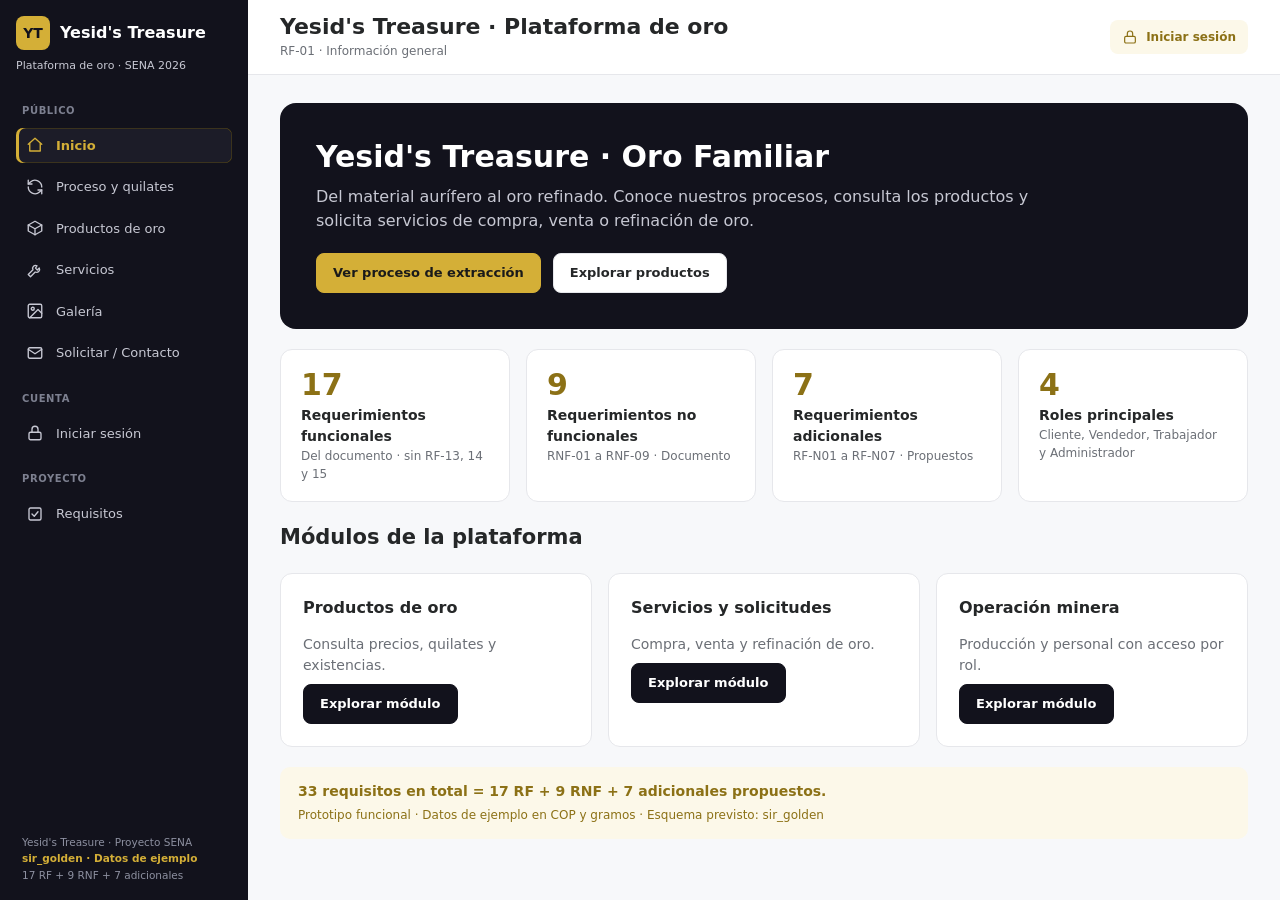
==== docs/app/index.html @ 7db9f7c5 "Portada, plataforma en /app y presentacion" ====
<!doctype html>
<html lang="es">
<head>
<meta charset="utf-8">
<meta name="viewport" content="width=device-width,initial-scale=1">
<title>Yesid's Treasure · Plataforma de oro</title>
<link rel="stylesheet" href="css/styles.css">
</head>
<body>
<aside id="side" aria-label="Navegación principal"></aside>
<div id="wrap">
 <header class="top">
  <button id="menu" aria-label="Abrir menú"><svg width="20" height="20" viewBox="0 0 24 24" fill="none" stroke="currentColor" stroke-width="2" stroke-linecap="round"><path d="M4 7h16M4 12h16M4 17h16"/></svg></button>
  <div><h1 id="ttl"></h1><div class="rf" id="rf"></div></div>
  <div class="sp"></div><div id="user"></div>
 </header>
 <main id="app" tabindex="-1"></main>
</div>
<div id="toast" role="status" aria-live="polite"></div>
<div id="modal" role="dialog" aria-modal="true"><div class="box" id="mbox"></div></div>

<script src="js/utilidades.js"></script>
<script src="js/estado.js"></script>
<script src="js/datos.js"></script>
<script src="js/rutas.js"></script>
<script src="js/vistas.js"></script>
<script src="js/eventos.js"></script>
</body>
</html>
---- docs/app/css/styles.css ----
:root{--bg:#f7f8fa;--card:#fff;--ink:#252728;--muted:#6b6f76;--line:#e6e7eb;--gold:#d4af37;--goldink:#8c7116;--pale:#fcf8e9;--dark:#12121c;--active:#1c1c28;--nav:#c7c8d3;--ok:#1f7a3d;--okbg:#e7f4ea;--warn:#a15c00;--warnbg:#fff1dc;--bad:#b3261e;--badbg:#fde9e7;--info:#1d4f91;--infobg:#e6eefa;--field:#f3f4f6}
@media(prefers-color-scheme:dark){:root{--bg:#0c0c13;--card:#161620;--ink:#ececf1;--muted:#9fa1ab;--line:#2a2a38;--pale:#262210;--goldink:#e3c55a;--field:#1e1e2a;--okbg:#12301c;--ok:#73d08d;--warnbg:#38280c;--warn:#f0b35a;--badbg:#3a1613;--bad:#ff9b92;--infobg:#14243d;--info:#8db8f5}}
*{box-sizing:border-box}
html{scroll-behavior:smooth}
body{margin:0;font-family:Inter,system-ui,-apple-system,"Segoe UI",Roboto,sans-serif;background:var(--bg);color:var(--ink);font-size:14px;line-height:1.5;display:flex;min-height:100vh}
button,input,select,textarea{font:inherit;color:inherit}
a{color:inherit}
.sr{position:absolute;left:-9999px}
/* sidebar */
#side{width:248px;flex:none;background:var(--dark);color:var(--nav);height:100vh;position:sticky;top:0;display:flex;flex-direction:column;padding:16px;gap:6px;overflow:auto;z-index:20}
.brand{display:flex;align-items:center;gap:10px;margin-bottom:2px}
.mono{width:34px;height:34px;border-radius:8px;background:var(--gold);color:var(--dark);font-weight:800;display:grid;place-items:center}
.brand b{color:#fff;font-size:16px}.tagline{font-size:11px;color:var(--nav);margin:0 0 8px}
.grp{font-size:10px;font-weight:700;letter-spacing:.06em;text-transform:uppercase;color:#7d8090;margin:14px 6px 4px}
.nav{display:flex;align-items:center;gap:12px;width:100%;border:0;background:none;color:var(--nav);text-decoration:none;padding:8px 10px;border-radius:7px;cursor:pointer;font-size:13px;text-align:left}
.nav svg{width:18px;height:18px;flex:none}
.nav:hover{background:#1a1a26;color:#fff}
.nav.on{background:var(--active);color:var(--gold);font-weight:700;box-shadow:inset 3px 0 var(--gold),inset 0 0 0 .5px #5b4b12}
.sfoot{margin-top:auto;font-size:10.5px;color:#8d90a0;padding:12px 6px 0;line-height:1.6}.sfoot b{color:var(--gold);font-weight:600}
/* main */
#wrap{flex:1;min-width:0;display:flex;flex-direction:column}
header.top{background:var(--card);border-bottom:1px solid var(--line);padding:14px 32px;display:flex;align-items:center;gap:16px;position:sticky;top:0;z-index:10}
#menu{display:none;border:1px solid var(--line);background:var(--card);border-radius:8px;width:38px;height:38px;cursor:pointer}
header h1{margin:0;font-size:22px;line-height:1.2}
header .rf{font-size:12px;color:var(--muted);margin-top:2px}
.sp{flex:1}
.chip{display:inline-flex;align-items:center;gap:8px;background:var(--pale);color:var(--goldink);font-weight:700;font-size:12px;border:0;border-radius:8px;padding:8px 12px;cursor:pointer;text-decoration:none}
.chip svg{width:16px;height:16px}
main{padding:28px 32px 56px;max-width:1280px;width:100%}
.stack{display:flex;flex-direction:column;gap:20px}
.grid{display:grid;gap:16px}
.g2{grid-template-columns:repeat(2,minmax(0,1fr))}.g3{grid-template-columns:repeat(3,minmax(0,1fr))}.g4{grid-template-columns:repeat(4,minmax(0,1fr))}
.card{background:var(--card);border:1px solid var(--line);border-radius:12px;padding:22px}
.card h2,.card h3{margin:0 0 6px;font-size:18px}
.card h3{font-size:16px}
.muted{color:var(--muted)}.small{font-size:12px}
.hero{background:var(--dark);color:#fff;border-radius:16px;padding:36px;border:0}
.hero h2{font-size:30px;margin:0 0 10px;line-height:1.2}.hero p{color:var(--nav);font-size:16px;max-width:760px;margin:0 0 20px}
.kpi{padding:18px 20px}.kpi .n{font-size:30px;font-weight:800;color:var(--goldink);line-height:1.1}.kpi .l{font-weight:700;margin-top:4px}
.btn{color:var(--ink);border:1px solid var(--line);background:var(--card);border-radius:8px;padding:9px 16px;font-weight:700;font-size:13px;cursor:pointer;text-decoration:none;display:inline-flex;align-items:center;gap:8px;justify-content:center}
.btn:hover{border-color:var(--gold)}
.btn.gold{background:var(--gold);border-color:var(--gold);color:#1a1a1a}.btn.gold:hover{filter:brightness(1.06)}
.btn.dark{background:var(--dark);border-color:var(--dark);color:#fff}
.btn.sm{padding:5px 10px;font-size:12px}
.btn[disabled]{opacity:.5;cursor:not-allowed}
.row{display:flex;gap:12px;flex-wrap:wrap;align-items:center}
.tabs{display:flex;gap:8px;flex-wrap:wrap}
.tab{border:1px solid var(--line);background:var(--card);border-radius:8px;padding:8px 14px;font-weight:700;font-size:13px;cursor:pointer}
.tab.on{background:var(--gold);border-color:var(--gold);color:#1a1a1a}
.tw{overflow:auto;border-radius:10px}
table{width:100%;border-collapse:separate;border-spacing:0 6px;font-size:13.5px}
th{background:var(--pale);color:var(--goldink);text-align:left;padding:10px 12px;font-size:12px;position:sticky;top:0}
th:first-child{border-radius:8px 0 0 8px}th:last-child{border-radius:0 8px 8px 0}
td{background:var(--field);padding:11px 12px}
td:first-child{border-radius:8px 0 0 8px}td:last-child{border-radius:0 8px 8px 0}
tr.click{cursor:pointer}tr.click:hover td{outline:1px solid var(--gold);outline-offset:-1px}
.badge{display:inline-block;border-radius:999px;padding:2px 10px;font-size:12px;font-weight:700}
.b-warn{background:var(--warnbg);color:var(--warn)}.b-info{background:var(--infobg);color:var(--info)}.b-ok{background:var(--okbg);color:var(--ok)}.b-bad{background:var(--badbg);color:var(--bad)}.b-gray{background:var(--field);color:var(--muted)}
/* forms */
form{display:grid;gap:14px}
.f{display:flex;flex-direction:column;gap:5px}
.f label{font-weight:700;font-size:13px}
.f input,.f select,.f textarea{background:var(--field);border:1px solid var(--line);border-radius:8px;padding:10px 12px;width:100%}
.f input:focus,.f select:focus,.f textarea:focus,.btn:focus-visible,.tab:focus-visible,.nav:focus-visible,.chip:focus-visible{outline:2px solid var(--gold);outline-offset:1px}
.f .h{font-size:12px;color:var(--muted)}
.f.err input,.f.err select,.f.err textarea{border-color:var(--bad)}
.f .e{font-size:12px;color:var(--bad);font-weight:600;min-height:0}
.two{display:grid;grid-template-columns:1fr 1fr;gap:14px}
.calc{background:var(--pale);color:var(--goldink);border-radius:10px;padding:12px 14px;font-weight:700;font-size:13.5px}
.callout{background:var(--pale);color:var(--goldink);border-radius:10px;padding:14px 18px}
.callout b{display:block;margin-bottom:2px}
.pcard{display:flex;flex-direction:column;gap:8px}
.pcard .price{font-weight:800;font-size:18px}
.steps{list-style:none;margin:0;padding:0;display:grid;gap:10px}
.steps li{display:flex;gap:14px;align-items:flex-start;background:var(--field);border-radius:10px;padding:14px 16px}
.steps .num{flex:none;width:32px;height:32px;border-radius:50%;background:var(--gold);color:#1a1a1a;font-weight:800;display:grid;place-items:center}
.gal{display:grid;grid-template-columns:repeat(2,1fr);gap:16px}
.gal figure{margin:0;background:var(--card);border:1px solid var(--line);border-radius:12px;overflow:hidden}
.gal img{display:block;width:100%;height:auto}.gal figcaption{padding:12px 16px}.gal small{color:var(--muted);display:block}
.qgrid{display:grid;grid-template-columns:repeat(3,1fr);gap:16px}.q .k{font-size:28px;font-weight:800;color:var(--goldink)}
.tl{display:flex;gap:0;margin:14px 0 4px}.tl div{flex:1;text-align:center;font-size:12px;color:var(--muted);position:relative;padding-top:20px}
.tl div::before{content:"";position:absolute;top:2px;left:50%;width:14px;height:14px;margin-left:-7px;border-radius:50%;background:var(--line)}
.tl div::after{content:"";position:absolute;top:8px;left:-50%;width:100%;height:2px;background:var(--line);z-index:0}
.tl div:first-child::after{display:none}.tl div.on{color:var(--ink);font-weight:700}.tl div.on::before{background:var(--gold)}.tl div.on::after{background:var(--gold)}
#toast{position:fixed;right:20px;bottom:20px;display:grid;gap:8px;z-index:60}
.t{background:var(--dark);color:#fff;border-left:4px solid var(--gold);padding:12px 16px;border-radius:8px;box-shadow:0 8px 24px #0004;max-width:360px;animation:in .2s}
.t.bad{border-color:#ff7b72}
@keyframes in{from{transform:translateY(8px);opacity:0}}
#modal{position:fixed;inset:0;background:#0007;display:none;place-items:center;z-index:50;padding:16px}
#modal.on{display:grid}
#modal .box{background:var(--card);border-radius:14px;max-width:560px;width:100%;max-height:90vh;overflow:auto;padding:24px;border:1px solid var(--line)}
dl{display:grid;grid-template-columns:150px 1fr;gap:8px 12px;margin:12px 0}dt{color:var(--muted)}dd{margin:0;font-weight:600}
.dis{display:none}
.nodata{padding:28px;text-align:center;color:var(--muted)}
@media(max-width:1080px){.g4{grid-template-columns:repeat(2,1fr)}.g3{grid-template-columns:repeat(2,1fr)}}
@media(max-width:900px){
 #side{position:fixed;left:-270px;transition:left .2s;box-shadow:0 0 40px #0008}#side.open{left:0}
 #menu{display:grid;place-items:center}
 header.top{padding:12px 16px}main{padding:18px 16px 40px}
 .g2,.g3,.g4,.two,.qgrid,.gal{grid-template-columns:1fr}
 .hero{padding:24px}.hero h2{font-size:24px}
 header h1{font-size:18px}dl{grid-template-columns:1fr}
}
@media(prefers-reduced-motion:reduce){*{animation:none!important;transition:none!important}html{scroll-behavior:auto}}
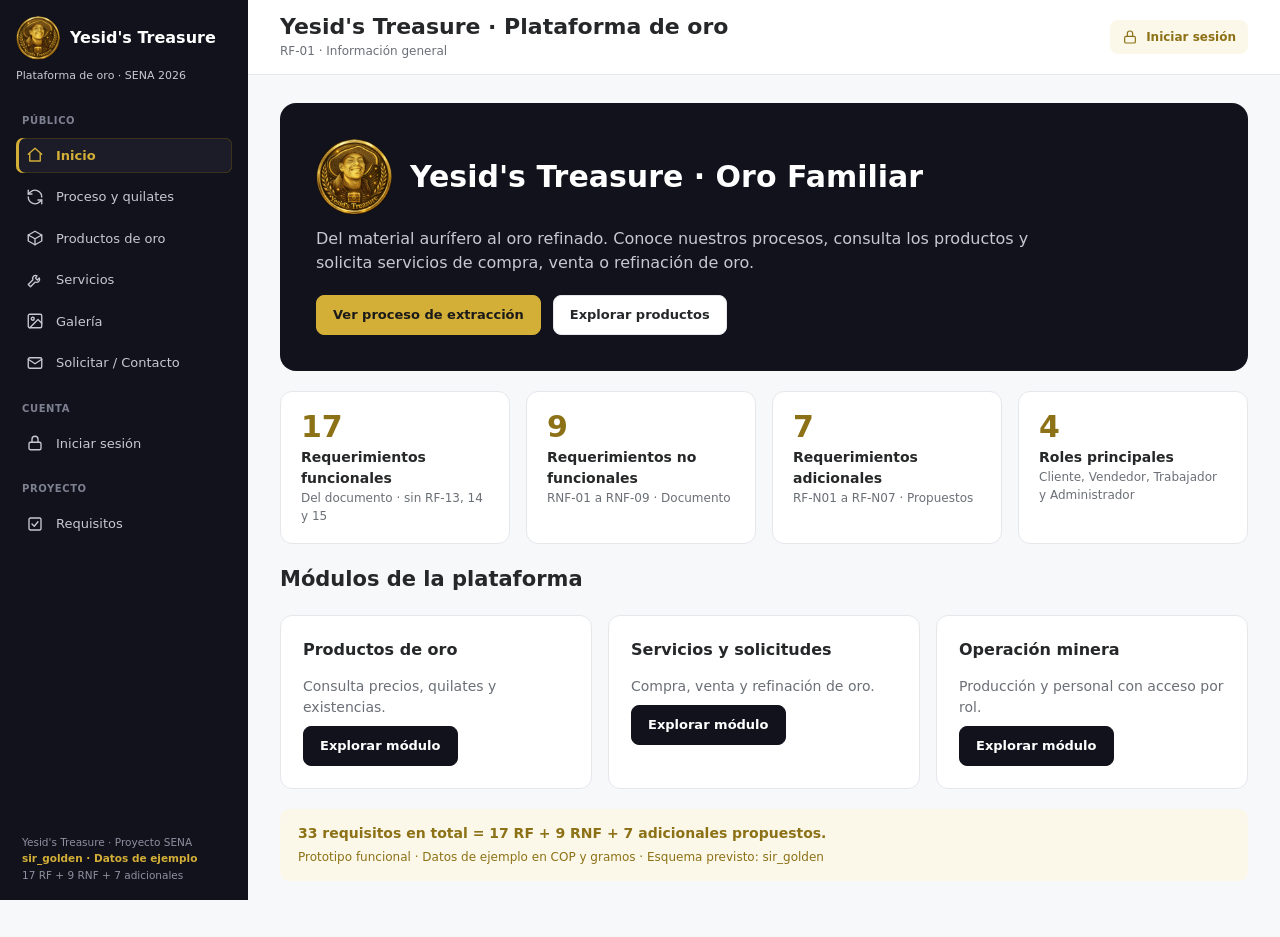
==== commit bf5c9290: "Actualiza la plataforma y el pitch: sin joyería, con logo y capturas nuevas - Quita el servicio, los" ====
--- a/docs/app/index.html
+++ b/docs/app/index.html
@@ -4,6 +4,7 @@
 <meta charset="utf-8">
 <meta name="viewport" content="width=device-width,initial-scale=1">
 <title>Yesid's Treasure · Plataforma de oro</title>
+<link rel="icon" type="image/png" href="img/logo.png">
 <link rel="stylesheet" href="css/styles.css">
 </head>
 <body>
--- a/docs/app/css/styles.css
+++ b/docs/app/css/styles.css
@@ -10,7 +10,7 @@
 #side{width:248px;flex:none;background:var(--dark);color:var(--nav);height:100vh;position:sticky;top:0;display:flex;flex-direction:column;padding:16px;gap:6px;overflow:auto;z-index:20}
 .brand{display:flex;align-items:center;gap:10px;margin-bottom:2px}
 .mono{width:34px;height:34px;border-radius:8px;background:var(--gold);color:var(--dark);font-weight:800;display:grid;place-items:center}
-.brand b{color:#fff;font-size:16px}.tagline{font-size:11px;color:var(--nav);margin:0 0 8px}
+.brand img{width:44px;height:44px;border-radius:50%;flex:none}.hero .row0{display:flex;align-items:center;gap:18px}.hero .row0 img{width:76px;height:76px;border-radius:50%;flex:none}.brand b{color:#fff;font-size:16px}.tagline{font-size:11px;color:var(--nav);margin:0 0 8px}
 .grp{font-size:10px;font-weight:700;letter-spacing:.06em;text-transform:uppercase;color:#7d8090;margin:14px 6px 4px}
 .nav{display:flex;align-items:center;gap:12px;width:100%;border:0;background:none;color:var(--nav);text-decoration:none;padding:8px 10px;border-radius:7px;cursor:pointer;font-size:13px;text-align:left}
 .nav svg{width:18px;height:18px;flex:none}
